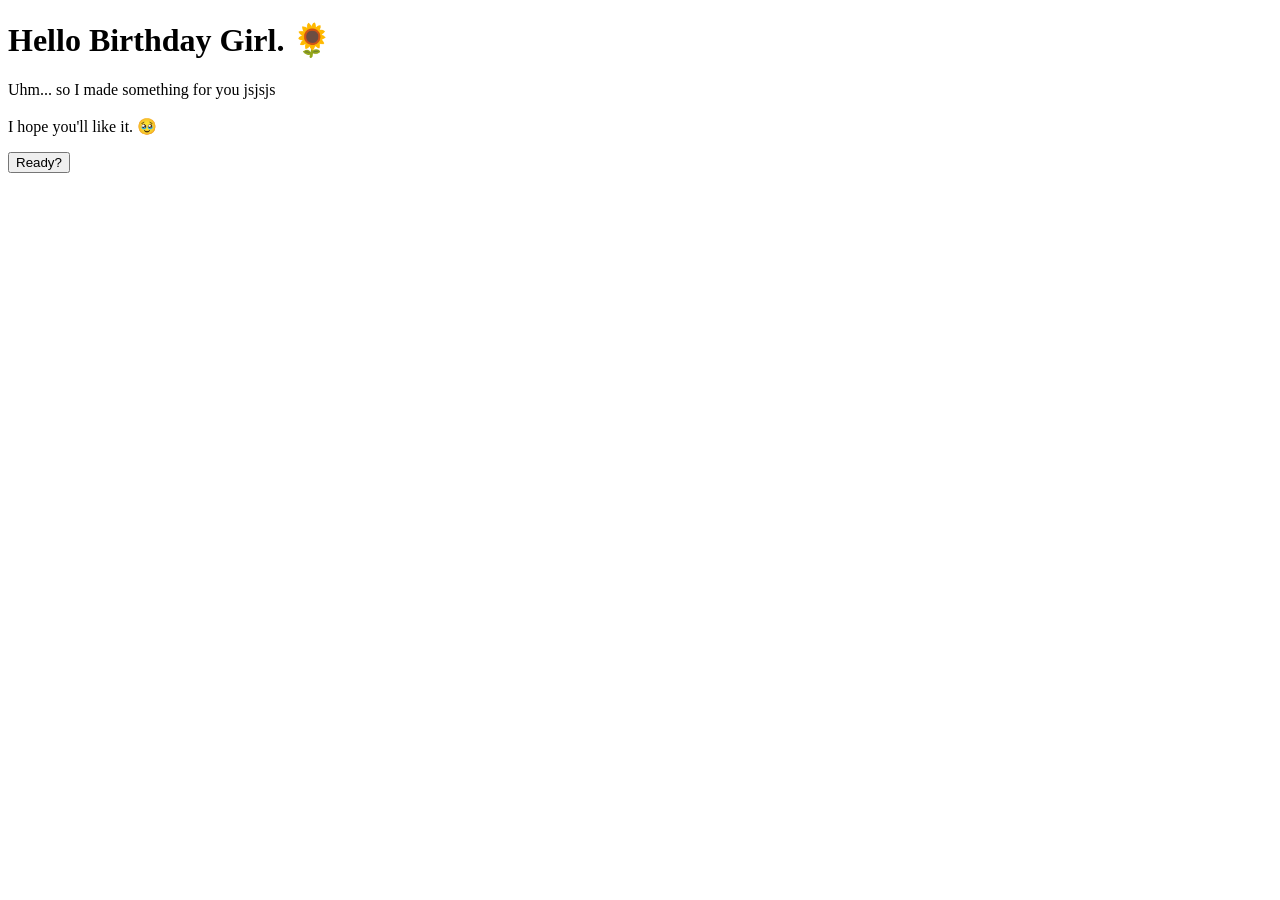
==== index.html @ 8381ff02 "Create index.html" ====
<!DOCTYPE html>
<html lang="en">
<head>
    <meta charset="UTF-8">
    <meta name="viewport" content="width=device-width, initial-scale=1.0">
    <title>for you </title>

    <link rel="stylesheet" href="style.css">
</head>
<body>

    <div class="container">

        <h1>Hello Birthday Girl. 🌻</h1>

        <p>
            Uhm... so I made something for you jsjsjs
            <br><br>
            I hope you'll like it. 🥹
        </p>

        <button id="openBtn">
            Ready?
        </button>

    </div>

    <script src="script.js"></script>

</body>
</html>
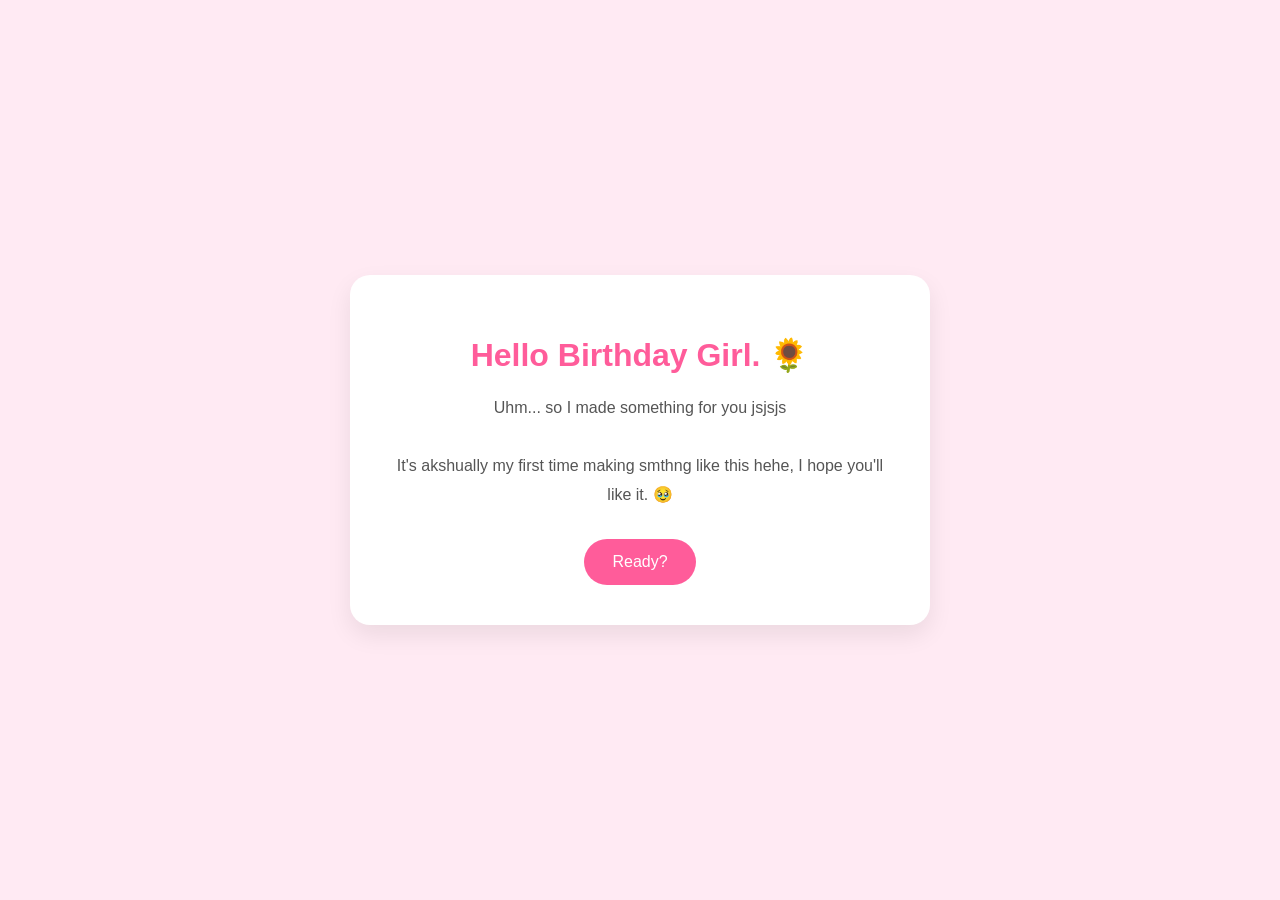
==== commit 8445e7c4: "Update index.html" ====
--- a/index.html
+++ b/index.html
@@ -16,7 +16,7 @@
         <p>
             Uhm... so I made something for you jsjsjs
             <br><br>
-            I hope you'll like it. 🥹
+           It's akshually my first time making smthng like this hehe, I hope you'll like it. 🥹
         </p>
 
         <button id="openBtn">
--- a/style.css
+++ b/style.css
@@ -0,0 +1,57 @@
+body {
+    margin: 0;
+    padding: 0;
+    font-family: Arial, sans-serif;
+    background: #ffeaf3;
+
+    display: flex;
+    justify-content: center;
+    align-items: center;
+
+    height: 100vh;
+}
+
+.container {
+    background: white;
+    width: 85%;
+    max-width: 500px;
+
+    padding: 40px;
+
+    border-radius: 20px;
+
+    text-align: center;
+
+    box-shadow: 0 10px 25px rgba(0,0,0,0.08);
+}
+
+h1 {
+    color: #ff5c9a;
+    margin-bottom: 20px;
+}
+
+p {
+    color: #555;
+    line-height: 1.8;
+    margin-bottom: 30px;
+}
+
+button {
+    background: #ff5c9a;
+    color: white;
+
+    border: none;
+    border-radius: 30px;
+
+    padding: 14px 28px;
+
+    font-size: 16px;
+
+    cursor: pointer;
+
+    transition: .3s;
+}
+
+button:hover {
+    transform: scale(1.05);
+}
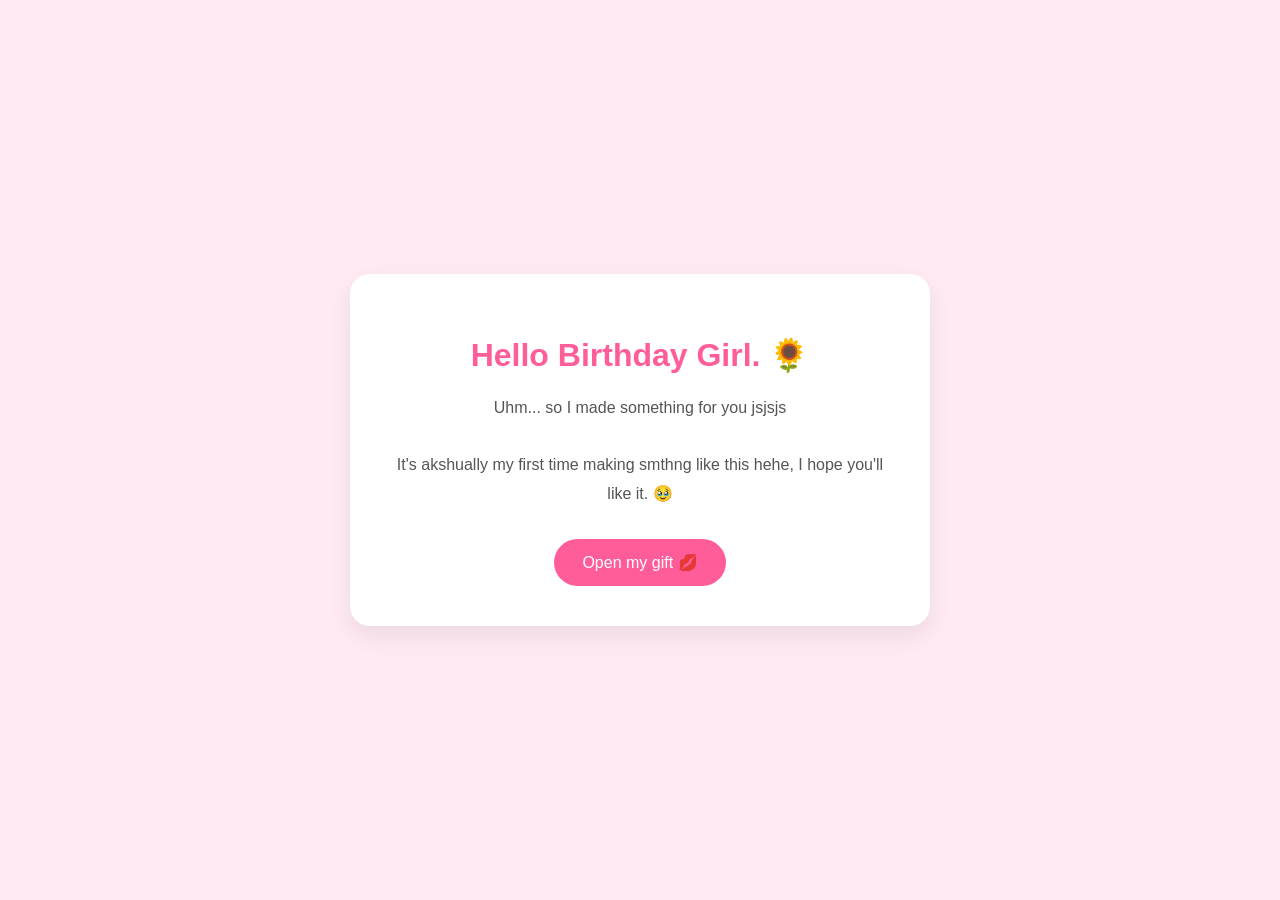
==== commit a93a76b0: "Update index.html" ====
--- a/index.html
+++ b/index.html
@@ -19,13 +19,11 @@
            It's akshually my first time making smthng like this hehe, I hope you'll like it. 🥹
         </p>
 
-        <button id="openBtn">
-            Ready?
-        </button>
+        <button onclick="location.href='letter.html'">
+    Open my gift 💋
+</button>
 
     </div>
 
-    <script src="script.js"></script>
-
 </body>
 </html>
